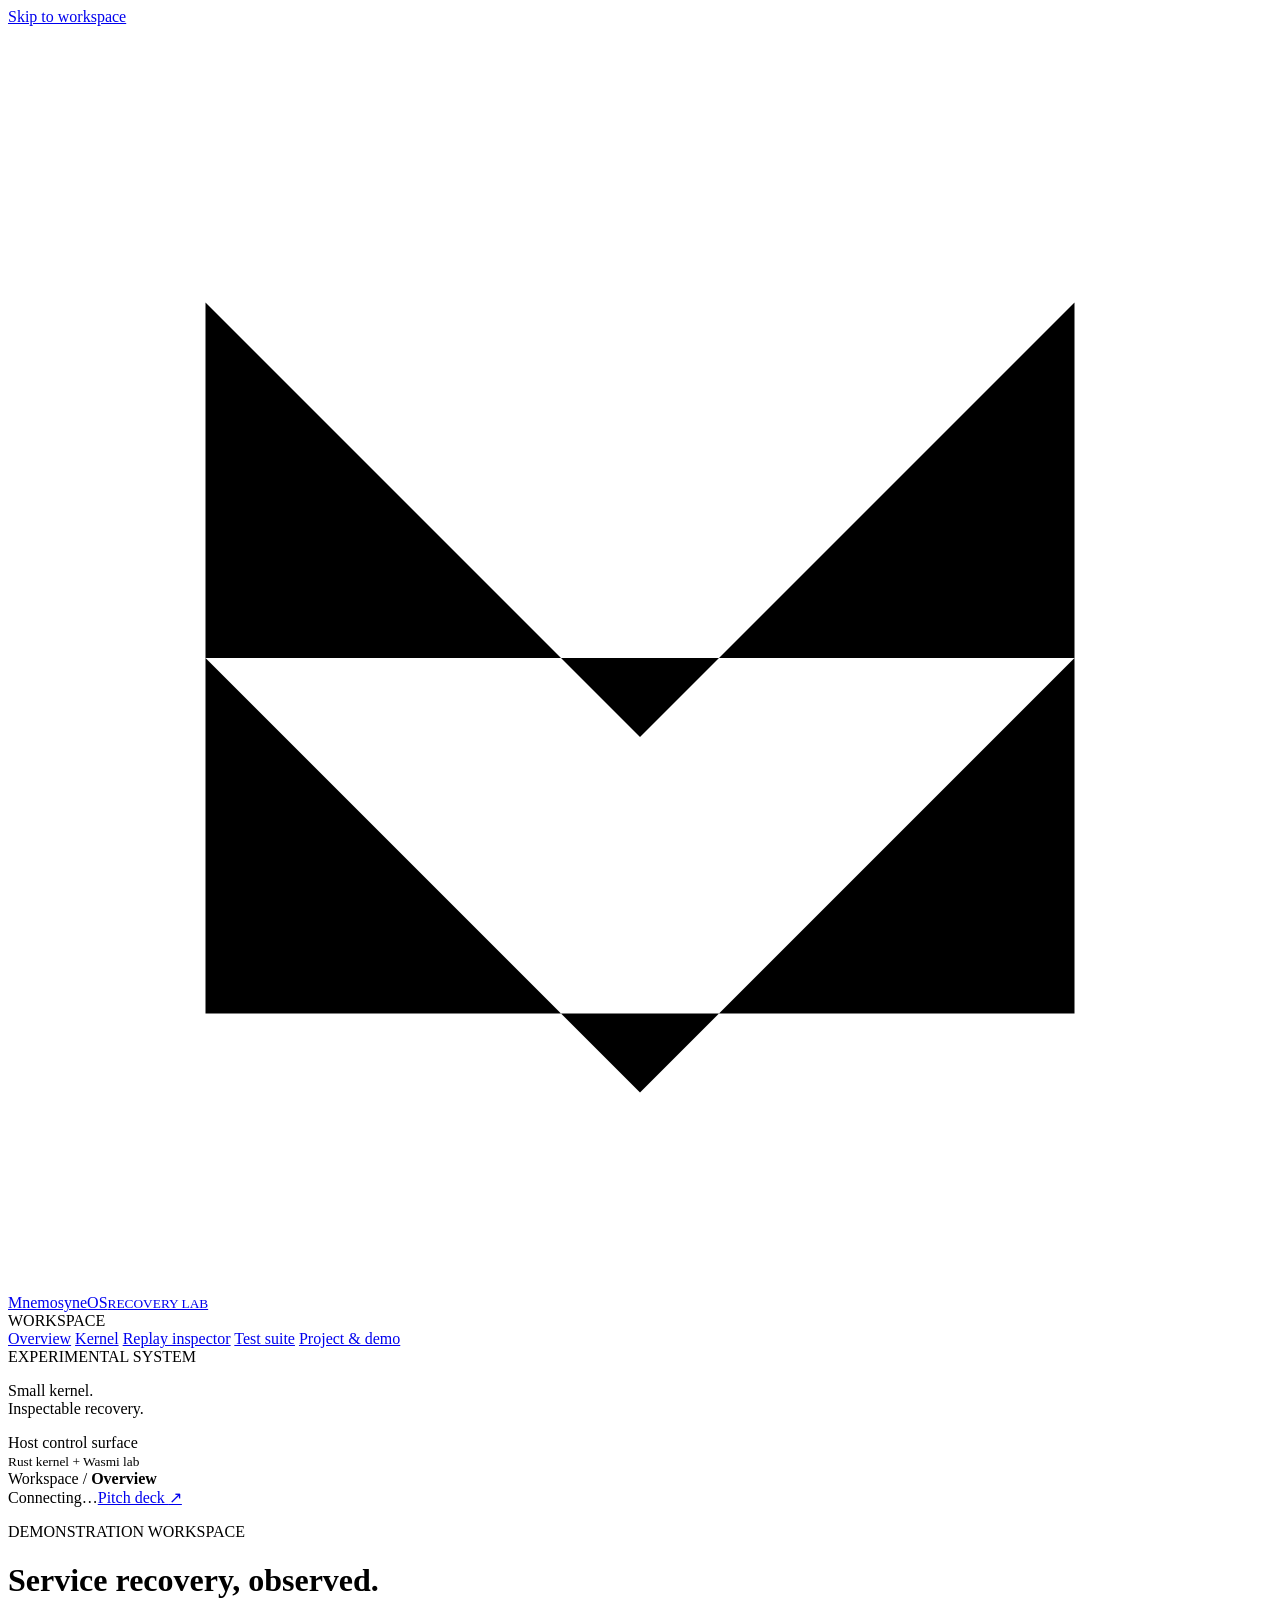
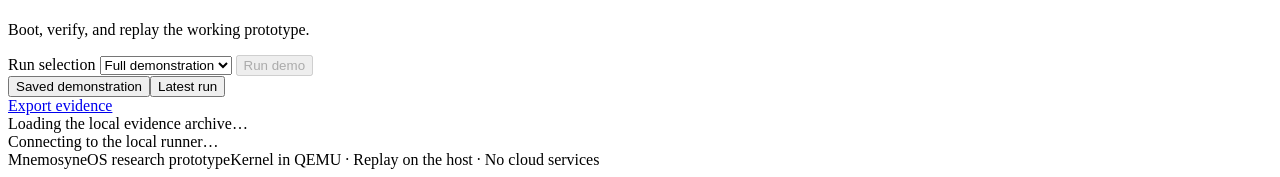
==== ui/index.html @ 642be83c "feat(ui): add live recovery dashboard and guided demo views Signed-off-by: divyamagrawal06 <ludicrou" ====
<!doctype html>
<html lang="en">
<head>
  <meta charset="UTF-8">
  <meta name="viewport" content="width=device-width, initial-scale=1">
  <meta name="theme-color" content="#f4f4ed">
  <title>MnemosyneOS · Recovery lab</title>
  <link rel="icon" href="/favicon.svg" type="image/svg+xml">
  <link rel="stylesheet" href="/style.css">
  <script src="/app.js" defer></script>
</head>
<body>
  <a class="skip-link" href="#main">Skip to workspace</a>
  <aside class="sidebar">
    <a class="brand" href="#overview" aria-label="MnemosyneOS overview">
      <svg class="brand-mark" viewBox="0 0 32 32" aria-hidden="true"><path d="M5 25V7l11 11L27 7v18M5 16l11 11 11-11"/></svg>
      <span>Mnemosyne<span class="brand-os">OS</span><small>RECOVERY LAB</small></span>
    </a>
    <div class="nav-heading">WORKSPACE</div>
    <nav aria-label="Workspace">
      <a href="#overview" data-nav="overview"><span data-icon="grid"></span>Overview</a>
      <a href="#kernel" data-nav="kernel"><span data-icon="cpu"></span>Kernel</a>
      <a href="#replay" data-nav="replay"><span data-icon="replay"></span>Replay inspector</a>
      <a href="#tests" data-nav="tests"><span data-icon="check"></span>Test suite</a>
      <a href="#project" data-nav="project"><span data-icon="layers"></span>Project & demo</a>
    </nav>
    <div class="sidebar-bottom">
      <span class="small-label">EXPERIMENTAL SYSTEM</span>
      <p>Small kernel.<br>Inspectable recovery.</p>
      <div class="sidebar-scope"><span class="status-dot"></span>Host control surface</div>
      <small>Rust kernel + Wasmi lab</small>
    </div>
  </aside>
  <div class="workspace">
    <header class="topbar">
      <div class="breadcrumb">Workspace <span>/</span> <strong id="breadcrumb">Overview</strong></div>
      <div class="top-actions"><span id="connection" class="connection">Connecting…</span><span class="separator"></span><a href="/files/pitch.pdf" target="_blank" rel="noopener">Pitch deck <span aria-hidden="true">↗</span></a></div>
    </header>
    <main id="main" tabindex="-1">
      <div id="notice" class="notice" role="status" hidden></div>
      <div class="page-heading">
        <div><p class="eyebrow" id="eyebrow">DEMONSTRATION WORKSPACE</p><h1 id="title">Service recovery, observed.</h1><p class="page-description" id="description">Boot, verify, and replay the working prototype.</p></div>
        <div class="run-controls">
          <label class="sr-only" for="suite">Run selection</label>
          <select id="suite"><option value="full">Full demonstration</option><option value="host">Host checks only</option><option value="boot">Kernel boot only</option><option value="test">Tests only</option><option value="demo">Replay only</option></select>
          <button id="run" class="button primary" disabled><span data-icon="play"></span><span>Run demo</span></button>
          <button id="stop" class="button subtle" hidden>Stop after step</button>
        </div>
      </div>
      <div class="evidence-toolbar">
        <div class="segmented" role="group" aria-label="Evidence source"><button data-source="saved" aria-pressed="true">Saved demonstration</button><button data-source="latest" aria-pressed="false">Latest run</button></div>
        <a id="download" class="text-link" href="/api/export/saved" aria-label="Export selected evidence as JSON" download><span data-icon="download"></span>Export evidence</a>
      </div>
      <div id="provenance" class="provenance">Loading the local evidence archive…</div>
      <section id="content" aria-label="Selected evidence"><div class="loading-surface">Connecting to the local runner…</div></section>
      <footer class="page-footer"><span>MnemosyneOS research prototype</span><span>Kernel in QEMU · Replay on the host · No cloud services</span></footer>
    </main>
  </div>
  <div id="announcer" class="sr-only" role="status" aria-live="polite"></div>
</body>
</html>
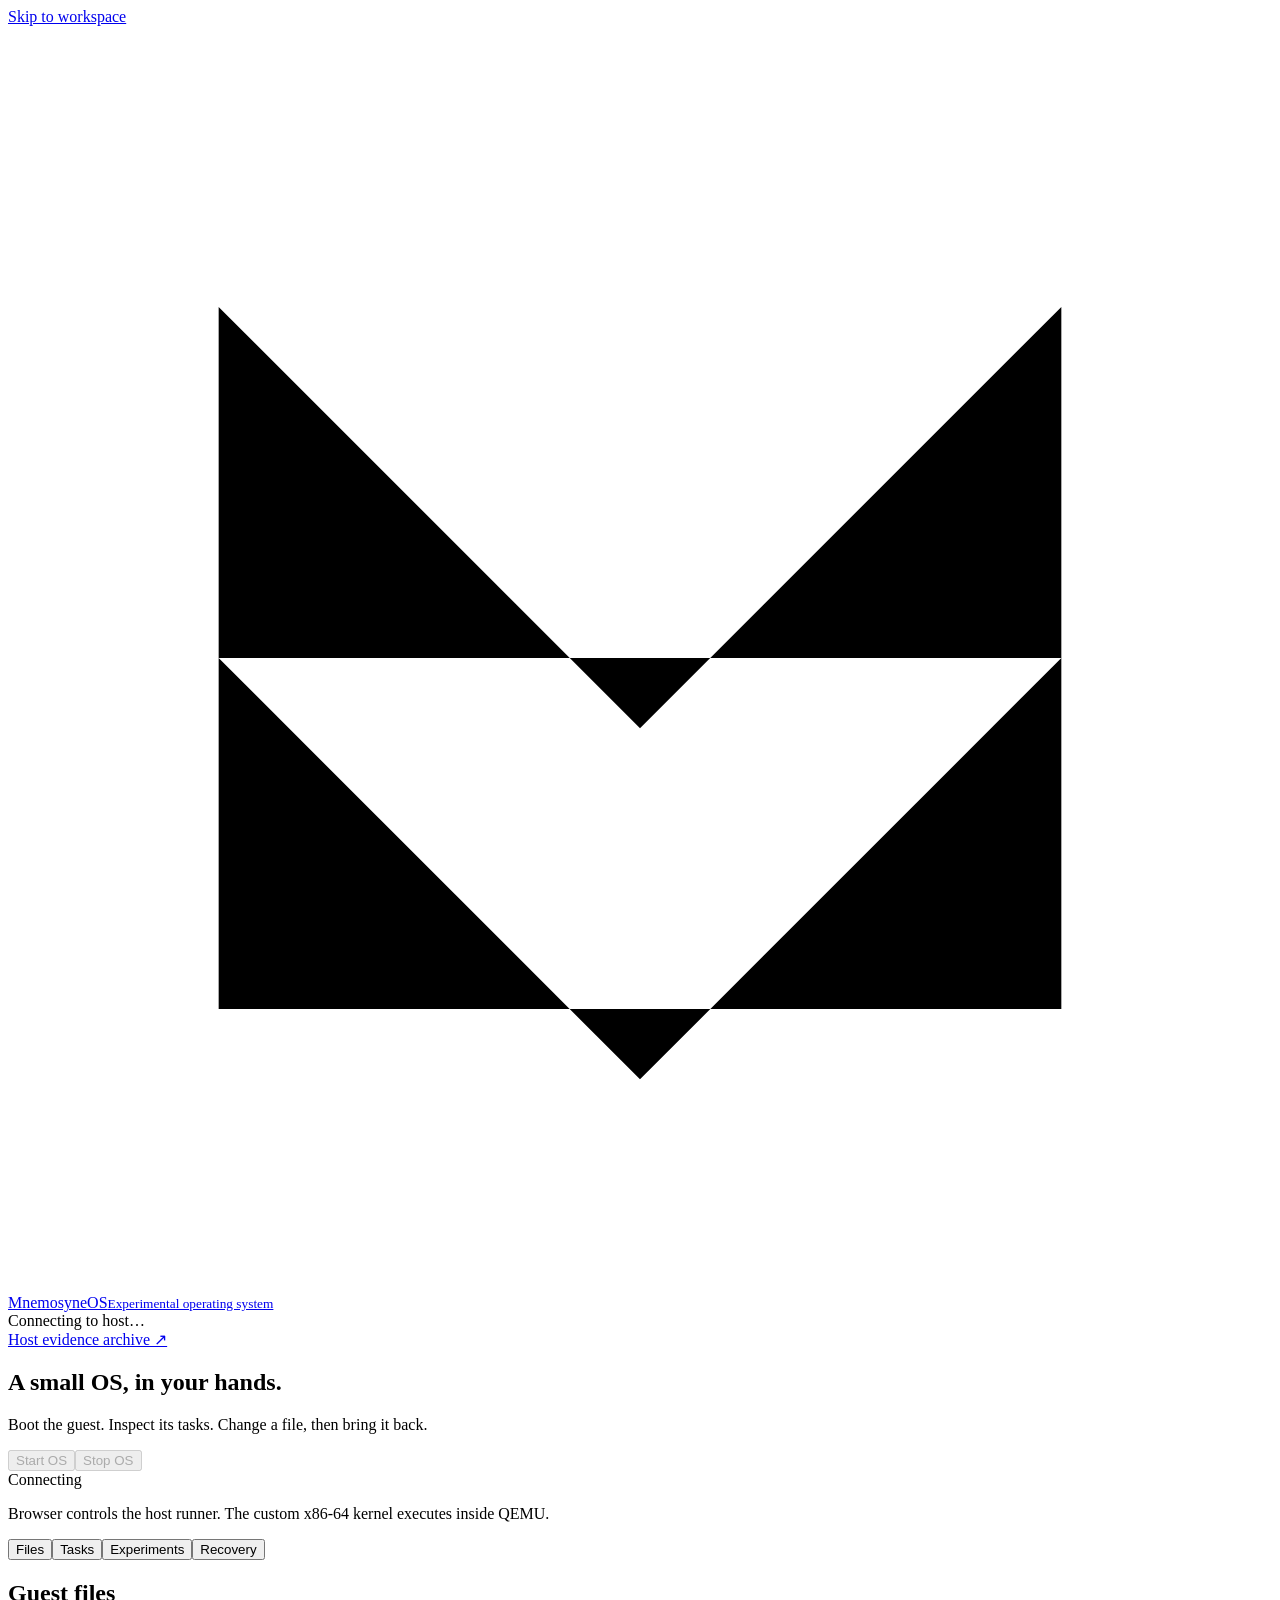
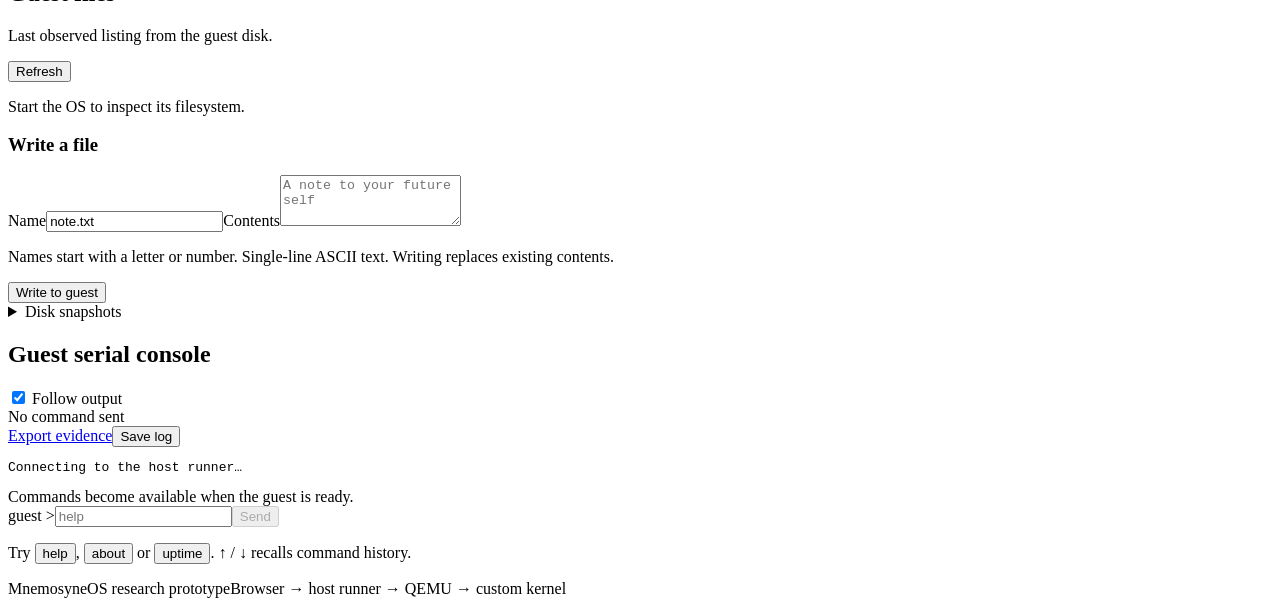
==== commit 3dd06073: "Build live guest workspace with serial console and recovery tools Signed-off-by: divyamagrawal06 <lu" ====
--- a/ui/index.html
+++ b/ui/index.html
@@ -1,61 +1,46 @@
 <!doctype html>
 <html lang="en">
 <head>
-  <meta charset="UTF-8">
-  <meta name="viewport" content="width=device-width, initial-scale=1">
-  <meta name="theme-color" content="#f4f4ed">
-  <title>MnemosyneOS · Recovery lab</title>
-  <link rel="icon" href="/favicon.svg" type="image/svg+xml">
-  <link rel="stylesheet" href="/style.css">
-  <script src="/app.js" defer></script>
+  <meta charset="UTF-8"><meta name="viewport" content="width=device-width, initial-scale=1"><meta name="theme-color" content="#eef0f6">
+  <title>MnemosyneOS workspace</title>
+  <link rel="icon" href="/favicon.svg" type="image/svg+xml"><link rel="stylesheet" href="/guest-style.css"><script src="/guest-app.js" defer></script>
 </head>
 <body>
   <a class="skip-link" href="#main">Skip to workspace</a>
-  <aside class="sidebar">
-    <a class="brand" href="#overview" aria-label="MnemosyneOS overview">
-      <svg class="brand-mark" viewBox="0 0 32 32" aria-hidden="true"><path d="M5 25V7l11 11L27 7v18M5 16l11 11 11-11"/></svg>
-      <span>Mnemosyne<span class="brand-os">OS</span><small>RECOVERY LAB</small></span>
-    </a>
-    <div class="nav-heading">WORKSPACE</div>
-    <nav aria-label="Workspace">
-      <a href="#overview" data-nav="overview"><span data-icon="grid"></span>Overview</a>
-      <a href="#kernel" data-nav="kernel"><span data-icon="cpu"></span>Kernel</a>
-      <a href="#replay" data-nav="replay"><span data-icon="replay"></span>Replay inspector</a>
-      <a href="#tests" data-nav="tests"><span data-icon="check"></span>Test suite</a>
-      <a href="#project" data-nav="project"><span data-icon="layers"></span>Project & demo</a>
-    </nav>
-    <div class="sidebar-bottom">
-      <span class="small-label">EXPERIMENTAL SYSTEM</span>
-      <p>Small kernel.<br>Inspectable recovery.</p>
-      <div class="sidebar-scope"><span class="status-dot"></span>Host control surface</div>
-      <small>Rust kernel + Wasmi lab</small>
+  <header class="masthead">
+    <a class="brand" href="/" aria-label="MnemosyneOS workspace"><svg viewBox="0 0 36 36" aria-hidden="true"><path d="M6 28V8l12 12L30 8v20M6 18l12 12 12-12"/></svg><span>Mnemosyne<span class="brand-os">OS</span><small>Experimental operating system</small></span></a>
+    <div class="connection"><span id="connection-dot" class="dot"></span><span id="connection">Connecting to host…</span></div>
+    <a class="evidence-link" href="/evidence.html">Host evidence archive ↗</a>
+  </header>
+  <main id="main" tabindex="-1">
+    <section class="intro" aria-labelledby="page-title"><div><h1 id="page-title">A small OS, in your hands.</h1><p>Boot the guest. Inspect its tasks. Change a file, then bring it back.</p></div><div class="power-controls"><button class="primary" id="start" disabled>Start OS</button><button id="stop" disabled>Stop OS</button></div></section>
+    <div id="notice" class="notice" role="status" hidden></div>
+    <div class="scope-bar"><span class="status-pill" id="guest-status">Connecting</span><p>Browser controls the host runner. The custom x86-64 kernel executes inside QEMU.</p><span id="busy-label" aria-live="polite"></span></div>
+    <div class="desktop">
+      <section class="workbench" aria-label="Guest tools">
+        <nav class="tabs" aria-label="Guest views"><button type="button" data-tab="files" aria-current="page">Files</button><button type="button" data-tab="tasks">Tasks</button><button type="button" data-tab="experiments">Experiments</button><button type="button" data-tab="recovery">Recovery</button></nav>
+        <section id="view-files" class="view" aria-labelledby="files-heading">
+          <div class="view-heading"><div><h2 id="files-heading">Guest files</h2><p>Last observed listing from the guest disk.</p></div><button data-command="ls" class="small">Refresh</button></div>
+          <div class="data-region" id="files-list"><p class="empty">Start the OS to inspect its filesystem.</p></div>
+          <form id="file-form" class="editor"><h3>Write a file</h3><label for="file-name">Name</label><input id="file-name" name="name" value="note.txt" pattern="[A-Za-z0-9][A-Za-z0-9._-]*" maxlength="48" required autocomplete="off"><label for="file-content">Contents</label><textarea id="file-content" name="content" rows="3" maxlength="420" required placeholder="A note to your future self"></textarea><p class="hint">Names start with a letter or number. Single-line ASCII text. Writing replaces existing contents.</p><button class="primary" id="file-write" type="submit">Write to guest</button></form>
+          <details class="snapshot-tools"><summary>Disk snapshots</summary><p class="hint">Restore replaces the current guest filesystem with the selected saved state.</p><form id="snapshot-form" class="inline-form"><label class="sr-only" for="snapshot-label">Snapshot label</label><input id="snapshot-label" value="checkpoint" pattern="[A-Za-z0-9][A-Za-z0-9._-]*" maxlength="48" required><button type="submit">Save snapshot</button></form><div id="snapshots-list" class="data-region"><p class="empty">No snapshot data yet.</p></div></details>
+        </section>
+        <section id="view-tasks" class="view" aria-labelledby="tasks-heading" hidden><div class="view-heading"><div><h2 id="tasks-heading">Scheduled tasks</h2><p>Actual task records returned by the guest's <code>ps</code> command.</p></div><button class="small" data-command="ps">Refresh</button></div><div id="tasks-list" class="data-region"><p class="empty">Start the OS to inspect tasks.</p></div><p class="hint">Tasks belong to the emulated kernel. Host processes are outside this view.</p></section>
+        <section id="view-experiments" class="view" aria-labelledby="experiments-heading" hidden><div class="view-heading"><div><h2 id="experiments-heading">Exercise the kernel</h2><p>Each action sends a real command over the guest serial connection.</p></div></div><div class="action-list">
+          <div><div><h3>Integrated demonstration</h3><p>Run the guest's combined demonstration.</p></div><button data-command="demo">Run demo</button></div>
+          <div><div><h3>Capability IPC</h3><p>Exercise messages between isolated tasks.</p></div><button data-command="ipc-demo">Run IPC</button></div>
+          <div><div><h3>Authority checks</h3><p>Exercise capability permission boundaries.</p></div><button data-command="cap-demo">Check capabilities</button></div>
+          <div><div><h3>Fault isolation</h3><p>Trigger the guest's deliberate fault probe.</p></div><button data-command="fault-demo">Trigger fault</button></div>
+          <div><div><h3>Copy on write</h3><p>Exercise the guest memory snapshot path.</p></div><button data-command="cow-demo">Run COW</button></div>
+          <div><div><h3>WebAssembly</h3><p>Execute the guest's Wasm demonstration.</p></div><button data-command="wasm-demo">Run Wasm</button></div>
+          <div><div><h3>Guest self-test</h3><p>Ask the kernel to run its bounded checks.</p></div><button data-command="self-test">Run self-test</button></div>
+          <div><div><h3>Repeated benchmarks</h3><p>Real guest samples. Timer resolution is 10 ms.</p></div><button data-command="bench-suite">Run benchmarks</button></div>
+        </div><div id="benchmarks-list"></div></section>
+        <section id="view-recovery" class="view" aria-labelledby="recovery-heading" hidden><div class="view-heading"><div><h2 id="recovery-heading">Inspect recovery</h2><p>Read the plan, run recovery, and inspect the resulting guest events.</p></div></div><div class="recovery-actions"><button data-command="plan-show">Show plan</button><button data-command="recover" class="primary">Run recovery</button></div><form id="candidate-form" class="editor"><h3>Candidate recovery plan</h3><label for="candidate-name">Filename</label><input id="candidate-name" value="candidate.json" pattern="[A-Za-z0-9][A-Za-z0-9._-]*" maxlength="48" required><label for="candidate-content">Plan JSON</label><textarea id="candidate-content" rows="5" maxlength="420" required placeholder="Paste the plan from Show plan, then change a field to exercise the verifier."></textarea><p class="hint">Save the candidate to the guest disk. Then verify its filename below. The verifier decides whether the plan is safe.</p><button class="primary" type="submit">Save candidate</button></form><form id="plan-form" class="inline-form"><label class="sr-only" for="plan-name">Guest plan filename</label><input id="plan-name" placeholder="plan.txt" pattern="[A-Za-z0-9][A-Za-z0-9._-]*" maxlength="48" required aria-describedby="plan-help"><button type="submit">Verify plan</button></form><p id="plan-help" class="hint">Write a candidate plan as a guest file, then check it before recovery. Rejected plans stay rejected.</p><h3 class="section-title">Observed guest events</h3><div id="events-list" class="event-list"><p class="empty">Guest events will appear after boot.</p></div><p class="hint">Retained events from the current boot, newest first. These are guest serial records. The separate <a href="/evidence.html#replay">host replay inspector</a> contains host Wasmi evidence and is labeled independently.</p></section>
+      </section>
+      <section class="terminal" aria-labelledby="terminal-heading"><div class="terminal-heading"><div><span class="terminal-light" aria-hidden="true"></span><h2 id="terminal-heading">Guest serial console</h2></div><label class="follow-label"><input type="checkbox" id="follow" checked> Follow output</label></div><div class="console-meta"><span id="last-command">No command sent</span><div><a href="/api/guest/export" download>Export evidence</a><button id="download-log" type="button">Save log</button></div></div><pre id="serial-log" tabindex="0" aria-label="Live guest serial output">Connecting to the host runner…</pre><div id="result-status" class="result-status" role="status">Commands become available when the guest is ready.</div><form id="command-form" class="command-form"><label for="command">guest &gt;</label><input id="command" placeholder="help" maxlength="480" autocomplete="off" spellcheck="false" aria-describedby="command-help" required><button id="send" type="submit" disabled>Send</button></form><p id="command-help" class="terminal-hint">Try <button data-command="help">help</button>, <button data-command="about">about</button> or <button data-command="uptime">uptime</button>. ↑ / ↓ recalls command history.</p></section>
     </div>
-  </aside>
-  <div class="workspace">
-    <header class="topbar">
-      <div class="breadcrumb">Workspace <span>/</span> <strong id="breadcrumb">Overview</strong></div>
-      <div class="top-actions"><span id="connection" class="connection">Connecting…</span><span class="separator"></span><a href="/files/pitch.pdf" target="_blank" rel="noopener">Pitch deck <span aria-hidden="true">↗</span></a></div>
-    </header>
-    <main id="main" tabindex="-1">
-      <div id="notice" class="notice" role="status" hidden></div>
-      <div class="page-heading">
-        <div><p class="eyebrow" id="eyebrow">DEMONSTRATION WORKSPACE</p><h1 id="title">Service recovery, observed.</h1><p class="page-description" id="description">Boot, verify, and replay the working prototype.</p></div>
-        <div class="run-controls">
-          <label class="sr-only" for="suite">Run selection</label>
-          <select id="suite"><option value="full">Full demonstration</option><option value="host">Host checks only</option><option value="boot">Kernel boot only</option><option value="test">Tests only</option><option value="demo">Replay only</option></select>
-          <button id="run" class="button primary" disabled><span data-icon="play"></span><span>Run demo</span></button>
-          <button id="stop" class="button subtle" hidden>Stop after step</button>
-        </div>
-      </div>
-      <div class="evidence-toolbar">
-        <div class="segmented" role="group" aria-label="Evidence source"><button data-source="saved" aria-pressed="true">Saved demonstration</button><button data-source="latest" aria-pressed="false">Latest run</button></div>
-        <a id="download" class="text-link" href="/api/export/saved" aria-label="Export selected evidence as JSON" download><span data-icon="download"></span>Export evidence</a>
-      </div>
-      <div id="provenance" class="provenance">Loading the local evidence archive…</div>
-      <section id="content" aria-label="Selected evidence"><div class="loading-surface">Connecting to the local runner…</div></section>
-      <footer class="page-footer"><span>MnemosyneOS research prototype</span><span>Kernel in QEMU · Replay on the host · No cloud services</span></footer>
-    </main>
-  </div>
-  <div id="announcer" class="sr-only" role="status" aria-live="polite"></div>
+    <footer><span>MnemosyneOS research prototype</span><span>Browser → host runner → QEMU → custom kernel</span></footer>
+  </main>
 </body>
 </html>
